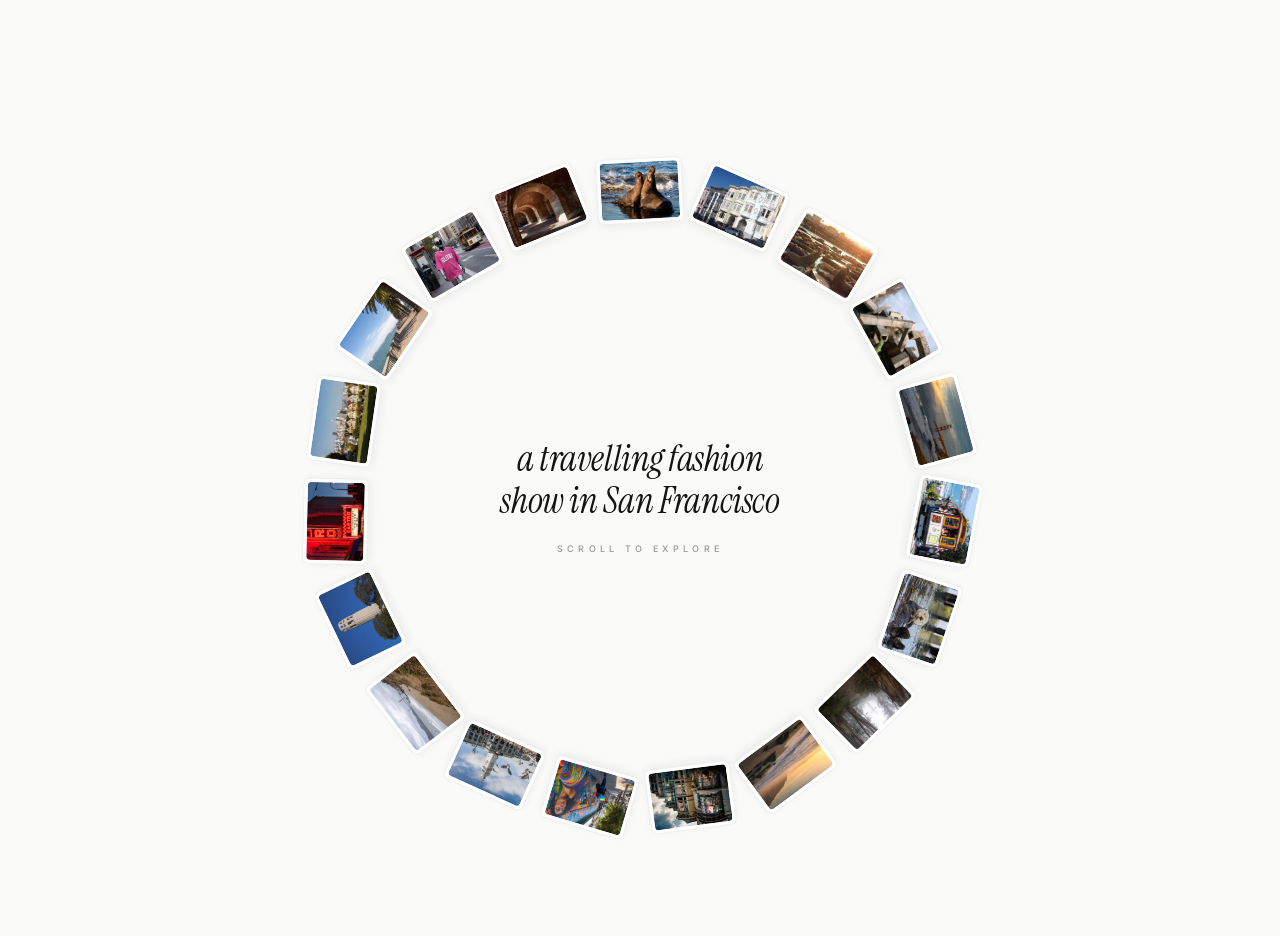
==== archived/index.html @ e61074f4 "Promote manifesto to homepage; move ring layout to /archived - Root / now serves the GL/TCH manifest" ====
<!DOCTYPE html>
<html lang="en">
  <head>
    <meta charset="UTF-8" />
    <meta name="viewport" content="width=device-width, initial-scale=1.0" />
    <meta name="description" content="GLITCH — archived ring layout. The original San Francisco reference orbit." />
    <title>GLITCH — Archived</title>
    <link rel="icon" type="image/png" href="../assets/favicon.png" />
    <link rel="preconnect" href="https://fonts.googleapis.com" />
    <link rel="preconnect" href="https://fonts.gstatic.com" crossorigin />
    <link
      href="https://fonts.googleapis.com/css2?family=Inter:wght@300;400;500;600&family=Instrument+Serif:ital@0;1&display=swap"
      rel="stylesheet"
    />
    <link rel="stylesheet" href="../styles.css" />
  </head>
  <body>
    <a class="skip" href="#land">Skip to content</a>

    <main id="land" class="ref-main">
      <div class="ref-ring">
        <div class="ref-ring__hub">
          <h1 class="ref-ring__headline">a travelling fashion show in San Francisco</h1>
          <p class="ref-ring__cta">Scroll to explore</p>
        </div>

        <ul class="ref-ring__orbit" aria-hidden="true">
          <li class="ref-ring__cell" style="--i: 0; --offset: -3deg"><figure class="ref-thumb"><img src="../assets/optimized/pier-39.jpg" alt="" loading="eager" decoding="async" /></figure></li>
          <li class="ref-ring__cell" style="--i: 1; --offset: 5deg"><figure class="ref-thumb"><img src="../assets/optimized/fountain.jpg" alt="" loading="lazy" decoding="async" /></figure></li>
          <li class="ref-ring__cell" style="--i: 2; --offset: -7deg"><figure class="ref-thumb"><img src="../assets/optimized/painted-ladies.jpg" alt="" loading="lazy" decoding="async" /></figure></li>
          <li class="ref-ring__cell" style="--i: 3; --offset: 4deg"><figure class="ref-thumb"><img src="../assets/optimized/elephant-seals.jpg" alt="" loading="lazy" decoding="async" /></figure></li>
          <li class="ref-ring__cell" style="--i: 4; --offset: -1deg"><figure class="ref-thumb"><img src="../assets/optimized/gen-bridge-fog.jpg" alt="" loading="lazy" decoding="async" /></figure></li>
          <li class="ref-ring__cell" style="--i: 5; --offset: 6deg"><figure class="ref-thumb"><img src="../assets/optimized/gen-cable-car-hill.jpg" alt="" loading="lazy" decoding="async" /></figure></li>
          <li class="ref-ring__cell" style="--i: 6; --offset: -5deg"><figure class="ref-thumb"><img src="../assets/optimized/gen-otter-bay.jpg" alt="" loading="lazy" decoding="async" /></figure></li>
          <li class="ref-ring__cell" style="--i: 7; --offset: 3deg"><figure class="ref-thumb"><img src="../assets/optimized/sf-nat-17.jpg" alt="" loading="lazy" decoding="async" /></figure></li>
          <li class="ref-ring__cell" style="--i: 8; --offset: -8deg"><figure class="ref-thumb"><img src="../assets/optimized/sf-coast-mood-ai.jpg" alt="" loading="lazy" decoding="async" /></figure></li>
          <li class="ref-ring__cell" style="--i: 9; --offset: 2deg"><figure class="ref-thumb"><img src="../assets/optimized/bay-windows-ai.jpg" alt="" loading="lazy" decoding="async" /></figure></li>
          <li class="ref-ring__cell" style="--i: 10; --offset: 7deg"><figure class="ref-thumb"><img src="../assets/optimized/sf-play-mission-mural.jpg" alt="" loading="lazy" decoding="async" /></figure></li>
          <li class="ref-ring__cell" style="--i: 11; --offset: -4deg"><figure class="ref-thumb"><img src="../assets/optimized/sf-play-ferry-pigeons.jpg" alt="" loading="lazy" decoding="async" /></figure></li>
          <li class="ref-ring__cell" style="--i: 12; --offset: 5deg"><figure class="ref-thumb"><img src="../assets/optimized/sf-clean-01.jpg" alt="" loading="lazy" decoding="async" /></figure></li>
          <li class="ref-ring__cell" style="--i: 13; --offset: -2deg"><figure class="ref-thumb"><img src="../assets/optimized/sf-clean-02.jpg" alt="" loading="lazy" decoding="async" /></figure></li>
          <li class="ref-ring__cell" style="--i: 14; --offset: 6deg"><figure class="ref-thumb"><img src="../assets/optimized/sf-clean-03.jpg" alt="" loading="lazy" decoding="async" /></figure></li>
          <li class="ref-ring__cell" style="--i: 15; --offset: -6deg"><figure class="ref-thumb"><img src="../assets/optimized/sf-nat-15.jpg" alt="" loading="lazy" decoding="async" /></figure></li>
          <li class="ref-ring__cell" style="--i: 16; --offset: 1deg"><figure class="ref-thumb"><img src="../assets/optimized/sf-nat-16.jpg" alt="" loading="lazy" decoding="async" /></figure></li>
          <li class="ref-ring__cell" style="--i: 17; --offset: 8deg"><figure class="ref-thumb"><img src="../assets/optimized/sf-play-robot-market.jpg" alt="" loading="lazy" decoding="async" /></figure></li>
          <li class="ref-ring__cell" style="--i: 18; --offset: -3deg"><figure class="ref-thumb"><img src="../assets/optimized/sf-nat-18.jpg" alt="" loading="lazy" decoding="async" /></figure></li>
        </ul>
      </div>
    </main>

    <script src="../main.js" defer></script>
  </body>
</html>
---- styles.css ----
/* GLITCH — ring layout matched to reference: nav + circular portrait ring + inner type */

/* Register the manifesto-chip magnet variables as <length>-typed custom
   properties so transitions on them interpolate smoothly (without
   @property they'd be treated as raw strings and would jump-snap). */
@property --push-x {
  syntax: "<length>";
  inherits: false;
  initial-value: 0px;
}
@property --push-y {
  syntax: "<length>";
  inherits: false;
  initial-value: 0px;
}

:root {
  --canvas: #fafaf9;
  --ink: #141413;
  --ink-soft: rgba(20, 20, 19, 0.42);
  --sans: "Inter", system-ui, -apple-system, "Segoe UI", sans-serif;
  --display: "Instrument Serif", "Times New Roman", Georgia, serif;
  --mono: ui-monospace, "SF Mono", Menlo, Consolas, monospace;
}

*,
*::before,
*::after {
  box-sizing: border-box;
}

html {
  height: 100%;
}

body {
  margin: 0;
  min-height: 100dvh;
  background: var(--canvas);
  color: var(--ink);
  font-family: var(--sans);
  -webkit-font-smoothing: antialiased;
}

.skip {
  position: absolute;
  left: -9999px;
  top: 1rem;
  padding: 0.45rem 0.85rem;
  background: var(--ink);
  color: var(--canvas);
  z-index: 100;
  font-size: 0.65rem;
  letter-spacing: 0.12em;
  text-transform: uppercase;
  text-decoration: none;
}

.skip:focus {
  left: 1rem;
}

/* ——— Top nav ——— */
.ref-nav {
  position: fixed;
  top: 0;
  left: 0;
  right: 0;
  z-index: 50;
  padding: 1.5rem clamp(1rem, 4vw, 2rem) 0.65rem;
  background: linear-gradient(180deg, var(--canvas) 78%, transparent 100%);
  pointer-events: none;
}

.ref-nav__inner {
  display: flex;
  justify-content: center;
  align-items: center;
  gap: clamp(2.25rem, 7vw, 4.25rem);
  pointer-events: auto;
}

.ref-nav__link {
  font-size: 0.625rem;
  font-weight: 500;
  letter-spacing: 0.4em;
  text-transform: uppercase;
  text-decoration: none;
  color: var(--ink-soft);
  padding: 0.2rem 0;
  border-bottom: 1px solid transparent;
  transition:
    color 0.2s ease,
    border-color 0.2s ease;
}

.ref-nav__link:hover,
.ref-nav__link:focus-visible {
  color: var(--ink);
  outline: none;
}

.ref-nav__link.is-active {
  color: var(--ink);
  font-weight: 600;
  border-bottom-color: var(--ink);
}

/* ——— Stage ——— */
.ref-main {
  min-height: 100dvh;
  display: flex;
  align-items: center;
  justify-content: center;
  padding: clamp(4.75rem, 11vh, 6rem) clamp(0.75rem, 3vw, 1.5rem) clamp(1.5rem, 5vh, 2.5rem);
}

/*
  Ring math (matches “portal” reference):
  - --ring = square diameter (px/vmin)
  - thumb width = fraction of ring (narrow portrait tiles)
  - --orbit = distance from center to each thumb’s transform origin (tuned so tiles sit on a circle with even gaps)
*/
.ref-ring {
  --count: 19;
  --ring: min(94vmin, 800px);
  position: relative;
  width: var(--ring);
  max-width: 100%;
  aspect-ratio: 1;
  margin-inline: auto;
  isolation: isolate;
  /* Tighter orbit + slightly wider tiles = continuous ring (no wedge “gaps”) */
  --orbit: calc(var(--ring) * 0.382);
}

.ref-ring__orbit {
  position: absolute;
  inset: 0;
  z-index: 1;
  margin: 0;
  padding: 0;
  list-style: none;
  transform-origin: 50% 50%;
  will-change: transform;
}

@media (prefers-reduced-motion: no-preference) {
  .ref-ring__orbit {
    animation: ring-spin 90s linear infinite;
  }
}

@keyframes ring-spin {
  from { transform: rotate(0deg); }
  to { transform: rotate(360deg); }
}

.ref-ring__cell {
  position: absolute;
  left: 50%;
  top: 50%;
  width: calc(var(--ring) * 0.108);
  aspect-ratio: 4 / 3;
  z-index: 2;
  transform-origin: center center;
  --angle: calc(var(--i) * (360deg / var(--count)) - 90deg);
  --offset: 0deg;
  transform: translate(-50%, -50%)
    translate(
      calc(cos(var(--angle)) * var(--orbit)),
      calc(sin(var(--angle)) * var(--orbit))
    )
    rotate(calc(var(--angle) + 90deg + var(--offset)));
}

.ref-thumb {
  margin: 0;
  width: 100%;
  height: 100%;
  padding: 3px;
  background: #fff;
  border: 1px solid rgba(20, 20, 19, 0.06);
  border-radius: 6px;
  box-shadow:
    0 1px 0 rgba(255, 255, 255, 0.95) inset,
    0 3px 10px rgba(20, 20, 19, 0.06);
  overflow: hidden;
}

.ref-thumb img {
  display: block;
  width: 100%;
  height: 100%;
  object-fit: cover;
  object-position: center;
  border-radius: 4px;
}

/* Inner copy: width capped to the visual “hole” inside the ring */
.ref-ring__hub {
  position: absolute;
  left: 50%;
  top: 50%;
  transform: translate(-50%, -50%);
  z-index: 20;
  width: min(calc(var(--ring) * 0.44), 20rem);
  max-width: calc(100% - 2rem);
  text-align: center;
  pointer-events: none;
}

.ref-ring__headline {
  margin: 0 0 1.25rem;
  font-family: var(--display);
  font-style: italic;
  font-size: clamp(1.5rem, calc(var(--ring) * 0.052), 2.25rem);
  font-weight: 400;
  line-height: 1.18;
  letter-spacing: -0.01em;
  color: var(--ink);
  text-wrap: balance;
}

.ref-ring__cta {
  margin: 0;
  font-size: 0.5625rem;
  font-weight: 500;
  letter-spacing: 0.48em;
  text-transform: uppercase;
  color: var(--ink-soft);
}

@media (prefers-reduced-motion: no-preference) {
  .ref-ring__cta {
    animation: hub-fade 4.8s ease-in-out infinite;
  }
}

@keyframes hub-fade {
  0%,
  100% {
    opacity: 0.52;
  }
  50% {
    opacity: 1;
  }
}

/* ——— Bottom figure overlay (robot.html) ——— */
/*
  The figure is fixed flush to the bottom of the viewport at full width.
  Stacking on .has-figure pages:
    orbit / cells (inside .ref-ring's isolated context) → behind figure
    .figure-overlay  z-index 10 → above the ring
    .ref-ring__hub   z-index 30 → above the figure (centered text stays readable)
  Page canvas is forced to pure white so the image's white background
  blends seamlessly with no visible seam.
*/

/* Force a pure-white canvas on the figure page so the image background
   matches the page exactly. Override --canvas so all cascading uses
   (body bg, nav gradient, .skip color, etc.) update together.
   Also: position: relative on body makes it the containing block for
   .figure-overlay's absolute positioning, and min-height > 100vh
   creates scrollable space so the figure's lower portion sits below
   the initial viewport — scrolling reveals the rest of her. */
.has-figure {
  --canvas: #ffffff;
  background: var(--canvas);
  position: relative;
}

/* Portrait robot movie locked to the bottom-center of the viewport. The
   editorial copy scrolls behind it, leaving a center gap for the figure. */
/* Robot fills the hero — anchored to the top of the body and absolutely
   positioned so it scrolls AWAY with the page rather than staying pinned. */
.has-figure .robot-movie {
  position: absolute;
  left: 50%;
  top: 0;
  transform: translateX(-50%);
  width: auto;
  height: 100vh;
  max-width: 100%;
  object-fit: contain;
  object-position: bottom center;
  z-index: 15;
  pointer-events: none;
  background: transparent;
}

@media (max-aspect-ratio: 1/1) {
  .has-figure .robot-movie {
    width: 100%;
    height: auto;
    max-height: 100vh;
  }
}

/* Pixel-art logo pinned to the top center of the figure page. Keeps the
   image crisp at any size by disabling smoothing on the upscaled bitmap. */
.has-figure .glitch-logo {
  position: fixed;
  top: clamp(1rem, 2.5vh, 2rem);
  left: 50%;
  transform: translateX(-50%);
  z-index: 40;
  display: block;
  line-height: 0;
}

.has-figure .glitch-logo img {
  display: block;
  height: clamp(48px, 10vh, 110px);
  width: auto;
  image-rendering: pixelated;
  image-rendering: crisp-edges;
  background: transparent;
}

/* Top-right "Archive" button — links to the legacy ring layout. */
.has-figure .archive-link {
  position: fixed;
  top: clamp(1.25rem, 3vh, 2.25rem);
  right: clamp(1.25rem, 3vw, 2.25rem);
  z-index: 40;
  display: inline-flex;
  align-items: center;
  font-family: var(--mono);
  font-size: clamp(0.7rem, 1.1vw, 0.85rem);
  letter-spacing: 0.08em;
  text-transform: uppercase;
  color: var(--ink);
  text-decoration: none;
  padding: 0.45rem 0.95rem;
  border: 1px solid var(--ink);
  background: transparent;
  transition:
    background 0.18s ease,
    color 0.18s ease;
}

.has-figure .archive-link:hover,
.has-figure .archive-link:focus-visible {
  background: var(--ink);
  color: var(--canvas);
  outline: none;
}

.figure-overlay {
  position: absolute;
  left: 0;
  right: 0;
  bottom: 0;
  height: 75vh;
  z-index: 10;
  pointer-events: none;
  display: flex;
  justify-content: center;
  align-items: flex-end;
}

.figure-overlay img {
  display: block;
  width: auto;
  height: 100%;
  max-width: 100%;
  object-fit: contain;
  object-position: bottom center;
}

/* On narrow/portrait screens, the natural image is taller-than-wide
   when scaled to fit width; switch to width-bound scaling so the
   figure shrinks vertically while staying as large as possible. */
@media (max-aspect-ratio: 1/1) {
  .figure-overlay img {
    width: 100%;
    height: auto;
    max-height: 75vh;
  }
}

/* Title is fixed to the viewport, hovering just above the robot's head.
   `top: auto` clears the base .ref-ring__hub rule's top: 50%. */
/* Title sits within the hero (top of the page) and scrolls away with the
   page like the robot. Anchored from the top so it stays in a consistent
   spot just above the robot's head regardless of viewport height. */
.has-figure .ref-ring__hub {
  position: absolute;
  left: 50%;
  top: clamp(20vh, 24vh, 28vh);
  bottom: auto;
  transform: translateX(-50%);
  z-index: 30;
  width: min(94vw, 60rem);
  text-align: center;
}

.has-figure .ref-ring__headline {
  font-family: var(--display);
  font-style: normal;
  font-weight: 400;
  letter-spacing: 0.01em;
  text-transform: uppercase;
  font-size: clamp(0.95rem, 1.7vw, 1.3rem);
  line-height: 1.25;
}

/* ---------- Editorial: dense two-column block flanking the robot --------- */

/* The page is a scrollable wall of magazine-style copy. CSS columns split it
   into two columns with a wide column-gap; the fixed robot video sits in
   that gap so the text reads as flowing on the left and right of the figure.
   Top padding leaves room for the logo, archive button, and headline. */
/* Editorial container: plain block flow holding two children — a 2-column
   split that flanks the robot, then a full-width single-column section
   that runs underneath it. */
.has-figure .editorial {
  display: block;
  min-height: auto;
  /* Top padding sits the editorial just barely above the fold (~2vh of
     content peeks at the bottom of the initial viewport). */
  padding: clamp(44rem, 98vh, 60rem) clamp(1.25rem, 3vw, 3rem)
    clamp(3rem, 8vh, 6rem);
  margin: 0;

  font-family: var(--display);
  font-size: clamp(1.1rem, 1.55vw, 1.5rem);
  line-height: 1.25;
  letter-spacing: -0.005em;
  color: var(--ink);
}

/* The two-column split that flanks the robot. The center grid track is
   reserved space for the absolutely-positioned video — no copy crosses
   into it. */
.has-figure .editorial__split {
  display: grid;
  grid-template-columns: 1fr clamp(34vw, 40vw, 46vw) 1fr;
  column-gap: clamp(1.25rem, 2.5vw, 2.5rem);
  align-items: start;
}

/* Full-width single-column section that runs UNDERNEATH the robot. */
.has-figure .editorial__full {
  margin: clamp(2rem, 5vh, 4rem) auto 0;
  max-width: min(72ch, 92vw);
  text-align: justify;
  hyphens: auto;
}

.has-figure .editorial__full p {
  margin: 0 0 0.7rem;
}

.has-figure .editorial__col {
  display: flex;
  flex-direction: column;
  gap: 0.6rem;
}

.has-figure .editorial__col--left {
  grid-column: 1;
}

.has-figure .editorial__col--right {
  grid-column: 3;
}

.has-figure .editorial p {
  margin: 0;
  text-align: justify;
  hyphens: auto;
  orphans: 2;
  widows: 2;
}

/* The questions feel like a poetic provocation at the top of the column —
   italic for voice, but matched to the body copy in size. */
.has-figure .editorial__question {
  font-style: italic;
  text-align: left;
  hyphens: manual;
}

/* The lede statement is the manifesto line — uppercase so it anchors the
   reader after the questions, but matched to the body copy in size. */
.has-figure .editorial__lede {
  font-style: normal;
  text-align: left;
  text-transform: uppercase;
  letter-spacing: 0.01em;
  margin-top: 0.6em;
  hyphens: manual;
}

/* Embedded photos float within their column so the body text wraps tightly
   around them — magazine style. The two columns mirror each other: the
   left column leads with a left-floating photo, the right column leads
   with a right-floating photo. Each column then alternates from there. */
.has-figure .editorial__photo {
  width: clamp(55%, 60%, 70%);
  shape-outside: margin-box;
}

.has-figure .editorial__col--left .editorial__photo {
  float: left;
  margin: 0.35em 0.9em 0.55em 0;
}

.has-figure .editorial__col--left .editorial__photo:nth-of-type(even) {
  float: right;
  margin: 0.35em 0 0.55em 0.9em;
}

.has-figure .editorial__col--right .editorial__photo {
  float: right;
  margin: 0.35em 0 0.55em 0.9em;
}

.has-figure .editorial__col--right .editorial__photo:nth-of-type(even) {
  float: left;
  margin: 0.35em 0.9em 0.55em 0;
}

.has-figure .editorial__photo img {
  display: block;
  width: 100%;
  height: auto;
  object-fit: cover;
}

/* Flex columns can't host floats, so let the columns lay out as plain
   block flow which is what enables float + text-wrap to work. */
.has-figure .editorial__col {
  display: block;
}

.has-figure .editorial__col > p {
  margin: 0 0 0.55rem;
}

/* On narrower screens collapse the split to a single column and let the
   robot sit above all the copy. */
@media (max-width: 960px) {
  .has-figure .editorial {
    padding-top: clamp(82vh, 88vh, 92vh);
    padding-left: clamp(1.25rem, 5vw, 2rem);
    padding-right: clamp(1.25rem, 5vw, 2rem);
    font-size: clamp(1rem, 2.6vw, 1.2rem);
    line-height: 1.35;
  }

  .has-figure .editorial__split {
    grid-template-columns: 1fr;
    column-gap: 0;
  }

  .has-figure .editorial__col--left,
  .has-figure .editorial__col--right {
    grid-column: 1;
  }
}

/* With only 4 cells (one per approved image), the default cell width
   (~10.8% of ring) reads too sparse — bump cells up so they fill the
   orbit visually like prominent thumbnails at each quadrant. */
.has-figure .ref-ring__cell {
  width: calc(var(--ring) * 0.22);
}

@media (max-width: 540px) {
  .has-figure .ref-ring__cell {
    width: calc(var(--ring) * 0.24);
  }
}

/* ——— Static cluster behind the figure ———
   Stop the orbit rotation and position the four cells as a horizontal
   group right at the figure's head/shoulder level. The cells already
   live in .ref-ring's isolated stacking context which sits below the
   figure-overlay (z-index 10), so they naturally tuck behind her.
*/
/*
  Parallax: as the user scrolls down, the orbit container (containing
  all the arc cells) translates upward in addition to natural scroll —
  so the carousel "flies away" upward faster than the robot, which
  scrolls 1:1 with the page. The arc animation on each cell continues
  unchanged inside this translating wrapper (transforms compose).

  Uses scroll-driven CSS animations: Chrome 115+, Edge 115+, Firefox
  132+, Safari 26+. On older browsers the rule degrades to no parallax
  (cells scroll 1:1, no breakage).
*/
.has-figure .ref-ring__orbit {
  animation: orbit-parallax linear both;
  animation-timeline: scroll(root block);
}

@keyframes orbit-parallax {
  to { transform: translateY(-22vh); }
}

/* Replace the polar (orbit) positioning with a simple horizontal
   cluster. Each cell gets its own --tx / --ty / --tilt set per
   nth-child below for a slightly fanned, organic placement. */
.has-figure .ref-ring__cell {
  --tx: 0px;
  --ty: 0px;
  --tilt: 0deg;
  transform: translate(-50%, -50%)
    translate(var(--tx), var(--ty))
    rotate(var(--tilt));
  width: calc(var(--ring) * 0.2);
}

/*
  Continuous horseshoe arc — cells sweep along a wide upside-down U
  passing over the figure's head. Each cell starts off-screen at one
  end of the arc, fades in, traverses over the head, fades out at the
  other end, and loops back. Four cells are staggered with negative
  animation-delays so they're at different points on the arc at any
  given moment.

      ─────── ∩ ───────
     ╱                   ╲
    fade-in            fade-out
    (left edge)       (right edge)
*/
.has-figure .ref-ring__cell {
  animation: cell-arc 18s linear infinite;
}

/* 4 cells spaced evenly around the 18s cycle = 4.5s offset each, so at
   any moment one cell is fading-in / one is fading-out / two are
   mid-arc. */
.has-figure .ref-ring__cell:nth-child(1) { animation-delay:    0s;   }  /*   0% */
.has-figure .ref-ring__cell:nth-child(2) { animation-delay:   -4.5s; }  /*  25% */
.has-figure .ref-ring__cell:nth-child(3) { animation-delay:   -9s;   }  /*  50% */
.has-figure .ref-ring__cell:nth-child(4) { animation-delay:  -13.5s; }  /*  75% */

/* Static fallback positions per cell — only visible when the animation
   is paused (prefers-reduced-motion). Spread as a shallow horseshoe
   so the page still reads correctly without motion. */
.has-figure .ref-ring__cell:nth-child(1) { --tx: -22vmin; --ty:  4vh; --tilt: -7deg; }
.has-figure .ref-ring__cell:nth-child(2) { --tx:  -8vmin; --ty: -3vh; --tilt: -2deg; }
.has-figure .ref-ring__cell:nth-child(3) { --tx:   8vmin; --ty: -3vh; --tilt:  2deg; }
.has-figure .ref-ring__cell:nth-child(4) { --tx:  22vmin; --ty:  4vh; --tilt:  7deg; }

@keyframes cell-arc {
  /* Path: x(t) = -20vw·cos(π·t),  y(t) = 0vh − 8vh·sin(π·t)
     Compact horseshoe constrained to 40vw total width (±20vw). The
     arc is lifted so the bases sit just above her head (y=0, body
     y≈50vh) and the peak (y=-8vh) floats well above her forehead.
     Cells fade in 0–8% and out 92–100%. */
  0%   { transform: translate(-50%,-50%) translate(-20vw,    0vh)   rotate(-5deg);    opacity: 0; }
  8%   {                                                                              opacity: 1; }
  10%  { transform: translate(-50%,-50%) translate(-19vw,   -2.5vh) rotate(-4deg);   }
  20%  { transform: translate(-50%,-50%) translate(-16.2vw, -4.7vh) rotate(-3deg);   }
  30%  { transform: translate(-50%,-50%) translate(-11.8vw, -6.5vh) rotate(-2deg);   }
  40%  { transform: translate(-50%,-50%) translate( -6.2vw, -7.6vh) rotate(-1deg);   }
  50%  { transform: translate(-50%,-50%) translate(   0vw,  -8vh)   rotate(0deg);    }
  60%  { transform: translate(-50%,-50%) translate(  6.2vw, -7.6vh) rotate(1deg);    }
  70%  { transform: translate(-50%,-50%) translate( 11.8vw, -6.5vh) rotate(2deg);    }
  80%  { transform: translate(-50%,-50%) translate( 16.2vw, -4.7vh) rotate(3deg);    }
  90%  { transform: translate(-50%,-50%) translate(  19vw,  -2.5vh) rotate(4deg);    }
  92%  {                                                                              opacity: 1; }
  100% { transform: translate(-50%,-50%) translate(  20vw,   0vh)   rotate(5deg);     opacity: 0; }
}

@media (prefers-reduced-motion: reduce) {
  .has-figure .ref-ring__cell,
  .has-figure .ref-ring__orbit {
    animation: none;
  }
}

@media (max-width: 540px) {
  .has-figure .ref-ring__cell {
    width: calc(var(--ring) * 0.24);
  }
}

@media (max-width: 540px) {
  .ref-ring {
    --ring: min(92vmin, calc(100vw - 1.25rem));
    --orbit: calc(var(--ring) * 0.376);
  }

  .ref-ring__cell {
    width: calc(var(--ring) * 0.118);
  }

  .ref-ring__hub {
    width: min(calc(var(--ring) * 0.48), 19rem);
  }

  .ref-nav__inner {
    gap: clamp(1.5rem, 5vw, 2.5rem);
  }

  .ref-nav__link {
    letter-spacing: 0.28em;
  }
}

@media (prefers-reduced-motion: reduce) {
  .ref-ring__cta {
    animation: none;
  }
}

/* ============================================================
   MANIFESTO — magazine-spread layout for /manifesto.html
   Big bold headline-style sentence with the four approved images
   dropped INLINE between words, sized to the cap-height of the
   surrounding text. Inspired by editorial spreads like Apostrophe
   "REPS".
   ============================================================ */

.has-manifesto {
  --manifesto-bg: #ff48b0;
  --manifesto-ink: #00b74f;
  background: var(--manifesto-bg);
  color: var(--manifesto-ink);
  min-height: 100vh;
  margin: 0;
  transition:
    background 0.4s ease,
    color 0.4s ease;
}

/* High-contrast mode: white background, green ink. */
.has-manifesto.is-contrast {
  --manifesto-bg: #ffffff;
  --manifesto-ink: #00b74f;
}

/* Mode toggle button — must be discoverable by colorblind users, so it
   relies on LUMINANCE contrast (black/white) rather than just hue.
   Small pill that inverts against its background: black-on-white in
   art mode, white-on-black in high-contrast mode. */
.has-manifesto .manifesto__mode-toggle {
  appearance: none;
  border: 1.5px solid #000;
  padding: 0.4rem 0.85rem;
  margin: 0;
  font: inherit;
  letter-spacing: inherit;
  text-transform: inherit;
  cursor: pointer;
  white-space: nowrap;
  border-radius: 999px;
  background: #ffffff;
  color: #000000;
  line-height: 1;
  transition:
    background 0.2s ease,
    color 0.2s ease,
    transform 0.18s ease;
}

.has-manifesto.is-contrast .manifesto__mode-toggle {
  background: #000000;
  color: #ffffff;
  border-color: #000000;
}

.has-manifesto .manifesto__mode-toggle:hover,
.has-manifesto .manifesto__mode-toggle:focus-visible {
  outline: none;
  transform: translateY(-1px);
}

/* The pixel logo is itself pink, which disappears against the pink
   manifesto background. Hide it on this page — the GL/TCH wordmark in
   the body copy already does the branding work. */
.has-manifesto .glitch-logo {
  display: none;
}

/* Flex column layout: the manifesto container fills at least one
   viewport. The spread holds the headline and is sized to fill
   100vh minus the rail's height, so the rail sits flush at the
   bottom of the first viewport on initial load. As the user scrolls
   down, the rail scrolls UP with the page and then sticks to the
   top of the viewport (see .manifesto__rail below), and the venn
   section scrolls beneath the stuck rail. The robot is absolutely
   positioned within .manifesto__spread, so it scrolls with the
   headline and disappears once the user scrolls past the spread. */
.has-manifesto .manifesto {
  display: flex;
  flex-direction: column;
  min-height: 100vh;
  padding-top: clamp(1rem, 3vh, 2.5rem);
  padding-left: clamp(1.5rem, 4vw, 4rem);
  padding-right: clamp(1.5rem, 4vw, 4rem);
  position: relative;
  box-sizing: border-box;
  /* --rail-h is measured & set by manifesto.js so the spread can size
     itself to (100vh - rail height) and the rail lands flush at the
     bottom of the first viewport. Falls back to a sensible static
     guess if JS is disabled. */
  --rail-h: 4.5rem;
}

.has-manifesto .manifesto__spread {
  display: flex;
  align-items: center;
  justify-content: flex-start;
  /* Fill the first viewport minus the rail height (and container's top
     padding), so the rail naturally sits flush at the bottom of the
     visible viewport on initial load. flex-shrink: 0 so the spread
     doesn't compress when the venn section pushes total content past
     100vh. */
  flex: 0 0 calc(100vh - var(--rail-h) - clamp(1rem, 3vh, 2.5rem));
  min-height: 0;
  /* Containing block for the absolutely-positioned robot so the robot
     anchors to the spread's bottom edge and scrolls AWAY with the
     headline (rather than following the viewport into the venn
     section below). */
  position: relative;
}

/* (Spread layout rules consolidated above — block flow, with margin
   below it that creates the gap before the rail. No flex needed.) */

/* Robot pinned to the viewport bottom-right, just above the fixed
   bottom rail. Both are position: fixed so they stay anchored to the
   visible viewport regardless of how tall the headline content gets.
   Mix-blend-mode makes the GIF's white background "punch through" the
   pink page so it reads as if it were transparent. */
.has-manifesto .manifesto__robot {
  /* Anchored to the spread's bottom-right (NOT the viewport). This
     way the robot scrolls with the headline section and disappears
     once the user scrolls past the spread into the venn area —
     rather than following them down the page. */
  position: absolute;
  right: clamp(0.5rem, 2vw, 2rem);
  bottom: 0;
  width: clamp(14rem, 30vw, 32rem);
  height: auto;
  display: block;
  pointer-events: none;
  z-index: 5;
  mix-blend-mode: multiply;
  opacity: 0.55;
}

/* The headline sentence. Tight, chunky, condensed-feeling Inter Black —
   clamps from ~36px to ~104px so it fills the spread on big screens but
   stays readable on phones. Word-break: keep-all + small letter-spacing
   keeps the magazine "block" feel. */
.has-manifesto .manifesto__copy {
  margin: 0;
  font-family: "Inter", system-ui, sans-serif;
  font-weight: 900;
  /* Wishful "as big as possible" CSS starting size. JS in manifesto.js
     measures the rendered height after layout and shrinks the font-
     size in a single pass if the headline would overflow 90vh — see
     fitManifestoCopy(). The CSS only has to cap at the upper bound
     where the text would obviously overshoot on huge displays. */
  font-size: clamp(1.4rem, min(8vw, 14vh), 7rem);
  line-height: 0.95;
  letter-spacing: -0.02em;
  text-transform: uppercase;
  text-align: left;
  max-width: 85vw;
  hyphens: none;
}

.has-manifesto .manifesto__copy span {
  display: inline;
  vertical-align: baseline;
}

/* In high-contrast mode every other technology term flips to pink so
   the list alternates green / pink down the page — matching the
   art-mode rhythm. */
.has-manifesto.is-contrast .manifesto__tech--alt {
  color: #ff48b0;
}

/* Per-letter glitch.

   JS wraps every word in the manifesto headline with a non-breaking
   .manifesto__word-wrap and every character inside that with a
   .manifesto__letter. A pointermove handler sets --glitch (0..1) on
   each letter based on its distance to the cursor. The styles below
   convert that scalar into a heavy, busy, "broken pixels" visual:

     - bigger stepped jitter (translate, rotate, skew, scale)
     - 7-layer text-shadow chromatic aberration
       (cyan / magenta / yellow + brand pink / brand green + ghost
       trails in currentColor)
     - blur + contrast pump
     - hard fade-to-0 so letters near the cursor fully vanish

   At rest (--glitch: 0) every property folds to its no-op value so the
   headline reads as plain inline text. */

.has-manifesto .manifesto__word-wrap {
  display: inline-block;
  white-space: nowrap;
}

.has-manifesto .manifesto__letter {
  /* --glitch is the max of cursor proximity and ambient noise so the
     two effects compose without fighting each other. */
  --cursor-glitch: 0;
  --noise-glitch: 0;
  --glitch: max(var(--cursor-glitch), var(--noise-glitch));
  --glitch-dx: 0;
  --glitch-dy: 0;
  --glitch-dr: 0;
  display: inline-block;
  position: relative;
  transform:
    translate(
      calc(var(--glitch-dx) * var(--glitch) * 26px),
      calc(var(--glitch-dy) * var(--glitch) * 20px)
    )
    rotate(calc(var(--glitch-dr) * var(--glitch) * 16deg))
    skewX(calc(var(--glitch-dx) * var(--glitch) * 18deg))
    scale(calc(1 + var(--glitch) * 0.25));
  /* Multiplier > 1 so the letter fully vanishes well before glitch
     reaches its peak — cursor "burns" through the text. */
  opacity: calc(1 - var(--glitch) * 1.5);
  filter:
    blur(calc(var(--glitch) * 1.4px))
    contrast(calc(1 + var(--glitch) * 1.6))
    saturate(calc(1 + var(--glitch) * 2));
  text-shadow:
    /* Wide RGB chromatic split */
    calc(var(--glitch) * -7px) 0 0 #00ffff,
    calc(var(--glitch) * 7px) 0 0 #ff00ff,
    /* Yellow/cyan vertical aberration */
    0 calc(var(--glitch) * -4px) 0 #ffff00,
    0 calc(var(--glitch) * 4px) 0 #00ffff,
    /* Brand-color far ghosts */
    calc(var(--glitch) * 11px) calc(var(--glitch) * 1px) 0 #ff48b0,
    calc(var(--glitch) * -11px) calc(var(--glitch) * -1px) 0 #00b74f,
    /* CurrentColor smear trails */
    calc(var(--glitch) * 2px) calc(var(--glitch) * 3px) 0 currentColor,
    calc(var(--glitch) * -2px) calc(var(--glitch) * -3px) 0 currentColor;
  /* Stepped easing on structural properties → reads as pixely / dropped
     frames rather than a smooth tween. */
  transition:
    transform 60ms steps(2, end),
    opacity 50ms steps(2, end),
    filter 60ms linear,
    text-shadow 60ms linear;
  will-change: transform, opacity, filter;
}

@media (prefers-reduced-motion: reduce) {
  .has-manifesto .manifesto__letter {
    transition: none;
    transform: none;
    opacity: 1;
    filter: none;
    text-shadow: none;
  }
}

/* Inline image chips — the LAYOUT box is sized to roughly the cap-height
   of the surrounding type (height: 1em), so the chips don't push the
   line-height. They are then visually SCALED UP via transform: scale()
   inside the jitter keyframes — transforms don't affect layout, so the
   visual image overflows into the lines above/below without changing
   the bounding box. This gives chips a "lower bounding hit box" while
   still reading as bold photo blocks within the headline. */
.has-manifesto .manifesto__chip {
  --chip-scale: 1.53;
  --push-x: 0px;
  --push-y: 0px;
  /* Pixelate-disappear: 0..1, driven by JS based on how close the
     cursor is to the chip. The blur + extreme contrast trick
     posterizes the chip into chunky pixel blocks before opacity
     finishes the job. */
  --pixelize: 0;
  display: inline-block;
  height: 1em;
  width: auto;
  max-width: 1em;
  object-fit: cover;
  vertical-align: middle;
  margin: 0 0.45em;
  border-radius: 2px;
  will-change: transform, filter, opacity;
  animation: manifesto-jitter 4.6s steps(10, end) infinite;
  transform: scale(var(--chip-scale));
  filter:
    blur(calc(var(--pixelize) * 8px))
    contrast(calc(1 + var(--pixelize) * 9))
    saturate(calc(1 + var(--pixelize) * 2));
  opacity: calc(1 - var(--pixelize));
  /* Crisp scaled rendering keeps the high-contrast posterized output
     looking blocky rather than smooth. */
  image-rendering: pixelated;
  transition:
    --push-x 0.18s cubic-bezier(0.2, 0.9, 0.3, 1.2),
    --push-y 0.18s cubic-bezier(0.2, 0.9, 0.3, 1.2),
    filter 40ms linear,
    opacity 40ms linear;
}

/* Each chip uses a slightly different scale + animation timing so the
   composition feels alive rather than synchronized. */
.has-manifesto .manifesto__chip--a {
  --chip-scale: 1.67;
  animation-duration: 4.2s;
  animation-delay: 0s;
}

.has-manifesto .manifesto__chip--b {
  --chip-scale: 1.53;
  animation-duration: 5.4s;
  animation-delay: -1.3s;
}

.has-manifesto .manifesto__chip--c {
  --chip-scale: 1.76;
  animation-duration: 4.8s;
  animation-delay: -2.4s;
}

.has-manifesto .manifesto__chip--d {
  --chip-scale: 1.58;
  animation-duration: 5.0s;
  animation-delay: -3.5s;
}

.has-manifesto .manifesto__chip--e {
  --chip-scale: 1.71;
  animation-duration: 4.5s;
  animation-delay: -1.9s;
}

/* Glitchy 10-step keyframe — wider XY translates so the chips visibly
   drift over adjacent words at times, plus a tiny rotation. Each keyframe
   re-applies scale(var(--chip-scale)) so the visual size persists across
   the jitter motion. `steps(10, end)` on the chip makes the jumps snap
   between frames instead of tweening — stop-motion / TV-static feel. */
/* Each keyframe combines the jitter offset with the cursor "push" via
   var(--push-x) / var(--push-y). The push is set by JS in response to
   pointermove so chips drift away from the cursor like magnets. */
@keyframes manifesto-jitter {
  0% {
    transform:
      translate(var(--push-x), var(--push-y))
      rotate(0deg)
      scale(var(--chip-scale));
  }
  10% {
    transform:
      translate(calc(var(--push-x) - 2px), calc(var(--push-y) + 1px))
      rotate(-0.6deg)
      scale(var(--chip-scale));
  }
  20% {
    transform:
      translate(calc(var(--push-x) + 3px), calc(var(--push-y) - 1px))
      rotate(0.9deg)
      scale(var(--chip-scale));
  }
  30% {
    transform:
      translate(calc(var(--push-x) - 3px), calc(var(--push-y) - 1px))
      rotate(-0.45deg)
      scale(var(--chip-scale));
  }
  40% {
    transform:
      translate(calc(var(--push-x) + 1px), calc(var(--push-y) + 3px))
      rotate(0.75deg)
      scale(var(--chip-scale));
  }
  50% {
    transform:
      translate(calc(var(--push-x) - 1px), calc(var(--push-y) - 3px))
      rotate(-0.75deg)
      scale(var(--chip-scale));
  }
  60% {
    transform:
      translate(calc(var(--push-x) + 4px), calc(var(--push-y) + 1px))
      rotate(0.45deg)
      scale(var(--chip-scale));
  }
  70% {
    transform:
      translate(calc(var(--push-x) - 4px), calc(var(--push-y) + 1px))
      rotate(-0.9deg)
      scale(var(--chip-scale));
  }
  80% {
    transform:
      translate(calc(var(--push-x) + 2px), calc(var(--push-y) - 2px))
      rotate(0.6deg)
      scale(var(--chip-scale));
  }
  90% {
    transform:
      translate(calc(var(--push-x) - 1px), calc(var(--push-y) + 2px))
      rotate(-0.45deg)
      scale(var(--chip-scale));
  }
  100% {
    transform:
      translate(var(--push-x), var(--push-y))
      rotate(0deg)
      scale(var(--chip-scale));
  }
}

@media (prefers-reduced-motion: reduce) {
  .has-manifesto .manifesto__chip {
    animation: none;
  }
}

/* Bottom rail: tagline on the left, meta on the right, separated like a
   masthead/colophon. */
.has-manifesto .manifesto__rail {
  /* Sits in document flow at the bottom of the first viewport thanks
     to .manifesto__spread's flex-basis. As the user scrolls down, the
     rail moves up with the page and then sticks to the top once it
     reaches the top edge — staying anchored while the venn section
     scrolls beneath it. */
  position: sticky;
  top: 0;
  z-index: 50;
  display: flex;
  justify-content: space-between;
  align-items: baseline;
  gap: 1rem;
  /* Counter-bleed: extend horizontally to the viewport edges by
     using negative margins equal to the parent's horizontal padding,
     so the sticky bar reads as a full-width band at the top. The
     inner padding then re-creates the original inset for the text. */
  margin: 0 calc(-1 * clamp(1.5rem, 4vw, 4rem));
  padding: clamp(1.25rem, 2.5vh, 2rem) clamp(1.5rem, 4vw, 4rem)
    clamp(1.1rem, 2.2vh, 1.6rem);
  border-top: 1px solid currentColor;
  /* Opaque so the venn diagram scrolling beneath doesn't bleed
     through once the rail is stuck. */
  background: var(--manifesto-bg);
  font-family: "Inter", system-ui, sans-serif;
  font-weight: 700;
  font-size: clamp(0.7rem, 0.95vw, 0.95rem);
  letter-spacing: 0.08em;
  text-transform: uppercase;
}

.has-manifesto .manifesto__rail-tag,
.has-manifesto .manifesto__rail-meta {
  margin: 0;
}

.has-manifesto .manifesto__rail-meta {
  text-align: right;
  letter-spacing: 0.16em;
}

/* On narrow screens make the robot a smaller corner accent so it doesn't
   dominate the spread. */
@media (max-width: 720px) {
  .has-manifesto .manifesto__robot {
    width: clamp(10rem, 38vw, 16rem);
    right: clamp(0.5rem, 3vw, 1.5rem);
  }

  .has-manifesto .manifesto__copy {
    font-size: clamp(1.6rem, 7vw, 2.6rem);
    line-height: 1.02;
  }

  .has-manifesto .manifesto__rail {
    flex-direction: column;
    gap: 0.4rem;
  }

  .has-manifesto .manifesto__rail-meta {
    text-align: left;
    letter-spacing: 0.1em;
  }
}

/* ----------------------------------------------------------------------
   Manifesto Venn diagram
   Sits below the manifesto rail, revealed by scroll. Two big black
   outlined circles overlapping ~30% with "fear" / "utopia" titles
   centered above each non-overlapping bulb.
   ---------------------------------------------------------------------- */
.has-manifesto .manifesto-venn {
  position: relative;
  /* Counter-bleed: extend horizontally to the viewport edges by
     using negative margins equal to the parent's horizontal padding
     (matches the rail's bleed treatment so the section reads as a
     full-width band beneath the sticky rail). */
  margin: 0 calc(-1 * clamp(1.5rem, 4vw, 4rem));
  /* Lock the section at exactly 90vh so the fear / utopia diagram
     occupies one viewport-height of vertical space — no more. The
     venn box itself is sized below to fit comfortably inside this
     with a bit of breathing room from flex centering. */
  height: 90vh;
  display: flex;
  align-items: center;
  justify-content: center;
  padding: 0 clamp(1rem, 4vw, 3rem);
  background: var(--manifesto-bg);
  overflow: hidden;
}

.has-manifesto .venn {
  /* Diameter is capped by THREE constraints so the venn always fits:
     - 56vw (so it doesn't blow out wide on landscape monitors)
     - 75vh (so label + gap + diameter still fit inside the 90vh
       section bound on .manifesto-venn, leaving breathing room)
     - 820px absolute max for huge displays
     ...and a 260px floor so it stays legible on small viewports. */
  --venn-d: clamp(260px, min(56vw, 75vh), 820px);
  --venn-overlap: 0.32;
  --venn-label-fs: clamp(2rem, 5vw, 4.5rem);
  --venn-label-h: var(--venn-label-fs);
  --venn-gap: clamp(0.6rem, 1.5vh, 1.5rem);
  /* Stroke + label color: green in art mode, black in high-contrast.
     Overridden below for .has-manifesto.is-contrast. */
  --venn-ink: #00b74f;
  position: relative;
  width: calc(var(--venn-d) * (2 - var(--venn-overlap)));
  height: calc(var(--venn-label-h) + var(--venn-gap) + var(--venn-d));
  max-width: 100%;
}

.has-manifesto.is-contrast .venn {
  --venn-ink: #000;
}

.has-manifesto .venn__circle {
  position: absolute;
  /* Drop below the label row so titles sit ABOVE the circles. */
  top: calc(var(--venn-label-h) + var(--venn-gap));
  width: var(--venn-d);
  height: var(--venn-d);
  border-radius: 50%;
  border: clamp(4px, 0.55vw, 8px) solid var(--venn-ink);
  /* Don't intercept pointer events — let them fall through to the
     ghost <img> elements underneath (which DO want pointer-events:
     auto so they can be dragged). The circles paint AFTER the
     ghost wrapper in DOM, so without this they'd swallow every
     click/touch even though they're just outlines. */
  pointer-events: none;
}

.has-manifesto .venn__circle--left {
  left: 0;
}

.has-manifesto .venn__circle--right {
  right: 0;
}

/* Labels sit in the top "lane" of the venn box, each centered
   horizontally above its corresponding circle. Match the manifesto
   headline's display treatment: Inter Black uppercase, tight tracking. */
.has-manifesto .venn__label {
  position: absolute;
  top: 0;
  width: var(--venn-d);
  height: var(--venn-label-h);
  display: flex;
  align-items: flex-end;
  justify-content: center;
  font-family: "Inter", system-ui, sans-serif;
  font-weight: 900;
  font-size: var(--venn-label-fs);
  line-height: 1;
  letter-spacing: -0.02em;
  text-transform: uppercase;
  color: var(--venn-ink);
  white-space: nowrap;
  margin: 0;
  /* Don't intercept clicks meant for the ghost clips drifting beneath. */
  pointer-events: none;
}

.has-manifesto .venn__label--left {
  left: 0;
}

.has-manifesto .venn__label--right {
  right: 0;
}

@media (max-width: 640px) {
  .has-manifesto .venn {
    --venn-d: 58vw;
    --venn-overlap: 0.4;
    --venn-label-fs: clamp(1.6rem, 7vw, 3rem);
  }
}

/* Ghost clips drifting between fear and utopia.
   Each image is positioned absolutely inside the venn box and rendered
   at full opacity. Motion is fully JS-driven — see the ghost physics
   loop in manifesto.js. Each ghost has its own velocity vector (vx,
   vy) and bounces off the venn box edges like a ping-pong ball;
   bounces add random kicks to the perpendicular component so
   trajectories never repeat, and a periodic nudge rotates the velocity
   vector for the "switches direction randomly" feel.
   The clips are also touch/mouse-draggable: pointer-events: auto and
   touch-action: none on each <img> let the user grab a clip and slide
   it to a new spot. While grabbed the physics integration for that
   ghost is paused; on release it resumes drifting from its new home
   in a fresh random direction. */
.has-manifesto .venn__ghosts {
  position: absolute;
  inset: 0;
  /* The wrapper itself is non-interactive — only the actual image
     children below override this with pointer-events: auto so empty
     space between ghosts doesn't catch clicks. */
  pointer-events: none;
  /* Sit BEHIND the circle borders and labels so the ghosts feel like
     they're drifting through the diagram. */
  z-index: 0;
}

.has-manifesto .venn__ghost {
  position: absolute;
  top: 0;
  left: 0;
  width: var(--ghost-w, 12rem);
  height: calc(var(--ghost-w, 12rem) * var(--ghost-aspect, 0.85));
  object-fit: cover;
  opacity: 1;

  /* Pointer interaction. */
  pointer-events: auto;
  touch-action: none; /* So touch-drag doesn't trigger page scroll. */
  cursor: grab;
  user-select: none;
  -webkit-user-drag: none;

  /* JS sets transform: translate3d(x, y, 0) rotate(...) every frame.
     will-change tells the browser to promote to its own layer. */
  will-change: transform;
}

.has-manifesto .venn__ghost.is-grabbed {
  cursor: grabbing;
  /* Lift the grabbed clip above its peers so it visually leads while
     dragging. */
  z-index: 1;
}
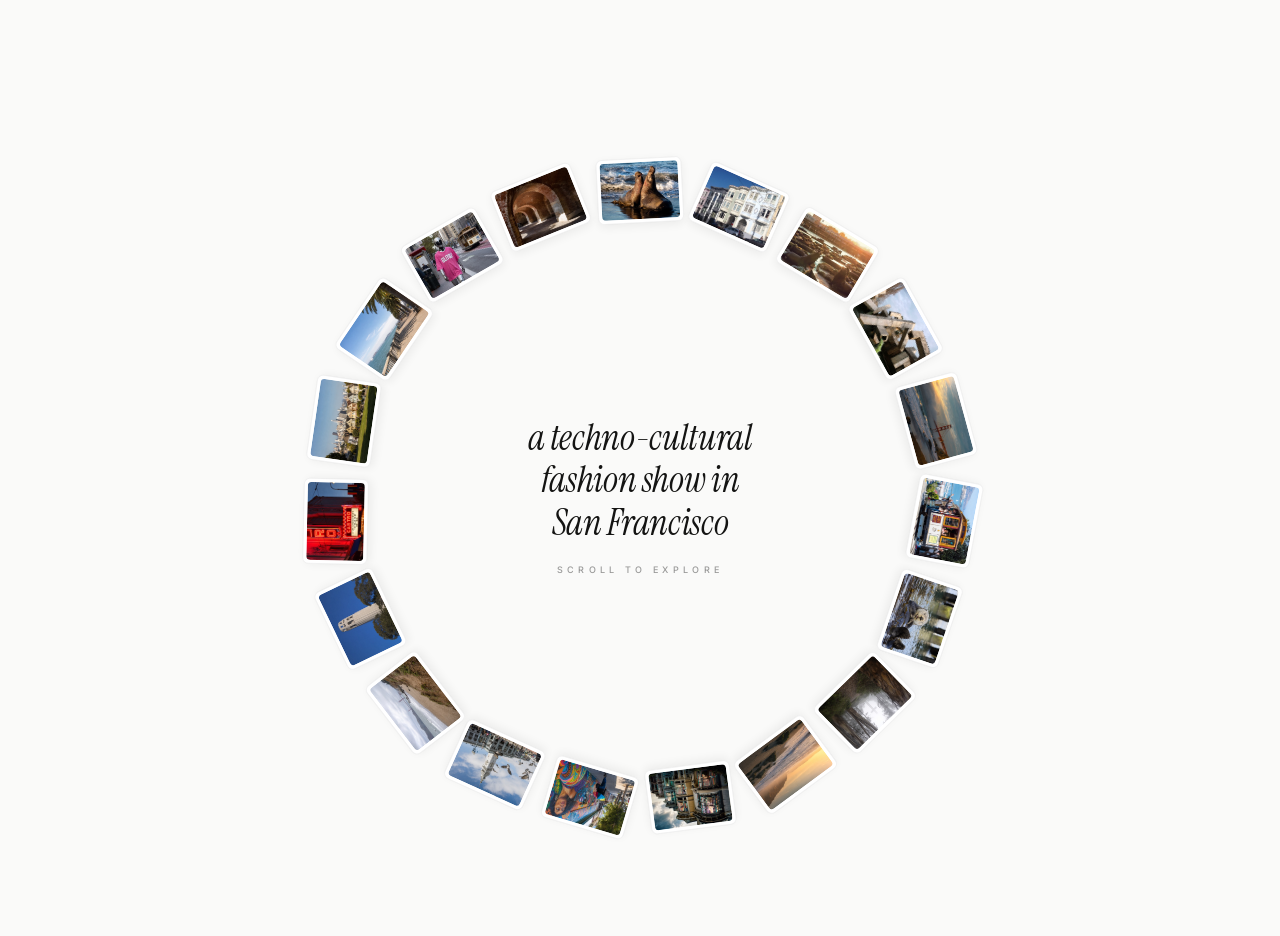
==== commit d89b0fcd: "Replace "travelling" with "techno-cultural" fashion show descriptor" ====
--- a/archived/index.html
+++ b/archived/index.html
@@ -20,7 +20,7 @@
     <main id="land" class="ref-main">
       <div class="ref-ring">
         <div class="ref-ring__hub">
-          <h1 class="ref-ring__headline">a travelling fashion show in San Francisco</h1>
+          <h1 class="ref-ring__headline">a techno-cultural fashion show in San Francisco</h1>
           <p class="ref-ring__cta">Scroll to explore</p>
         </div>
 
--- a/styles.css
+++ b/styles.css
@@ -835,9 +835,12 @@
   /* Anchored to the spread's bottom-right (NOT the viewport). This
      way the robot scrolls with the headline section and disappears
      once the user scrolls past the spread into the venn area —
-     rather than following them down the page. */
+     rather than following them down the page.
+     The `right` value is negated so the robot's right edge sits flush
+     with the VIEWPORT edge (cancelling the .manifesto container's
+     horizontal padding) instead of with the spread's content edge. */
   position: absolute;
-  right: clamp(0.5rem, 2vw, 2rem);
+  right: calc(-1 * clamp(1.5rem, 4vw, 4rem));
   bottom: 0;
   width: clamp(14rem, 30vw, 32rem);
   height: auto;
@@ -1169,7 +1172,9 @@
 @media (max-width: 720px) {
   .has-manifesto .manifesto__robot {
     width: clamp(10rem, 38vw, 16rem);
-    right: clamp(0.5rem, 3vw, 1.5rem);
+    /* Same edge-flush trick as the desktop rule — counter the
+       narrower .manifesto padding on small screens. */
+    right: calc(-1 * clamp(1.5rem, 4vw, 4rem));
   }
 
   .has-manifesto .manifesto__copy {
@@ -1297,9 +1302,27 @@
 
 @media (max-width: 640px) {
   .has-manifesto .venn {
-    --venn-d: 58vw;
+    /* Diameter is bumped ~2% on mobile (58vw -> 59.16vw) so the
+       diagram reads slightly larger on phones without overflowing the
+       padded venn section. Paired with a 5% ghost-clip boost in
+       manifesto.js (see MOBILE_GHOST_BOOST). */
+    --venn-d: calc(58vw * 1.02);
     --venn-overlap: 0.4;
     --venn-label-fs: clamp(1.6rem, 7vw, 3rem);
+  }
+
+  /* On phones the two labels sit very close together because the
+     circles overlap by 40% of their diameter. Pad the INNER edge of
+     each label so the centered text gets pushed outward, opening up
+     breathing room between "FEAR" and "UTOPIA". The flex container's
+     `justify-content: center` re-evaluates against the reduced
+     content width, so padding-right on the left label nudges its
+     text leftward, and vice versa. */
+  .has-manifesto .venn__label--left {
+    padding-right: 18%;
+  }
+  .has-manifesto .venn__label--right {
+    padding-left: 18%;
   }
 }
 
@@ -1356,3 +1379,37 @@
   z-index: 1;
 }
 
+/* Once a clip has been dropped (pinned), hovering it triggers a
+   pixelate-and-disappear glitch — the same vocabulary as the manifesto
+   headline's inline chips, so the page feels coherent. We use
+   `steps()` on the transitions so the dissolution stutters in
+   discrete frames instead of smoothly fading, which reads more like
+   a glitch than a fade-out.
+
+   Only pinned clips get this treatment — they're stable hover targets,
+   unlike the drifting clips (which is the only state we'd actually
+   call "ghosts" — they stop being ghosts the moment they're placed).
+   The `.venn__ghost` class name in the markup is kept as-is because
+   that's the default state every clip is born in.
+
+   On hover-OUT the transition has no delay so the image snaps back
+   fast; on hover-IN there's a brief delay so the image stays visible
+   for a beat right after the user pinned it (cursor is still over
+   the clip at that moment). */
+.has-manifesto .venn__ghost.is-pinned {
+  transition:
+    filter 0.4s steps(8, end),
+    opacity 0.4s steps(8, end);
+}
+
+.has-manifesto .venn__ghost.is-pinned:hover {
+  /* Glitch HARD but don't vanish — opacity bottoms out at ~35% so the
+     image stays present on the page, just heavily distorted, rather
+     than dissolving entirely. */
+  filter: blur(7px) contrast(8) saturate(2.5) hue-rotate(8deg);
+  opacity: 0.35;
+  transition:
+    filter 0.4s steps(8, end) 0.2s,
+    opacity 0.4s steps(8, end) 0.2s;
+}
+
